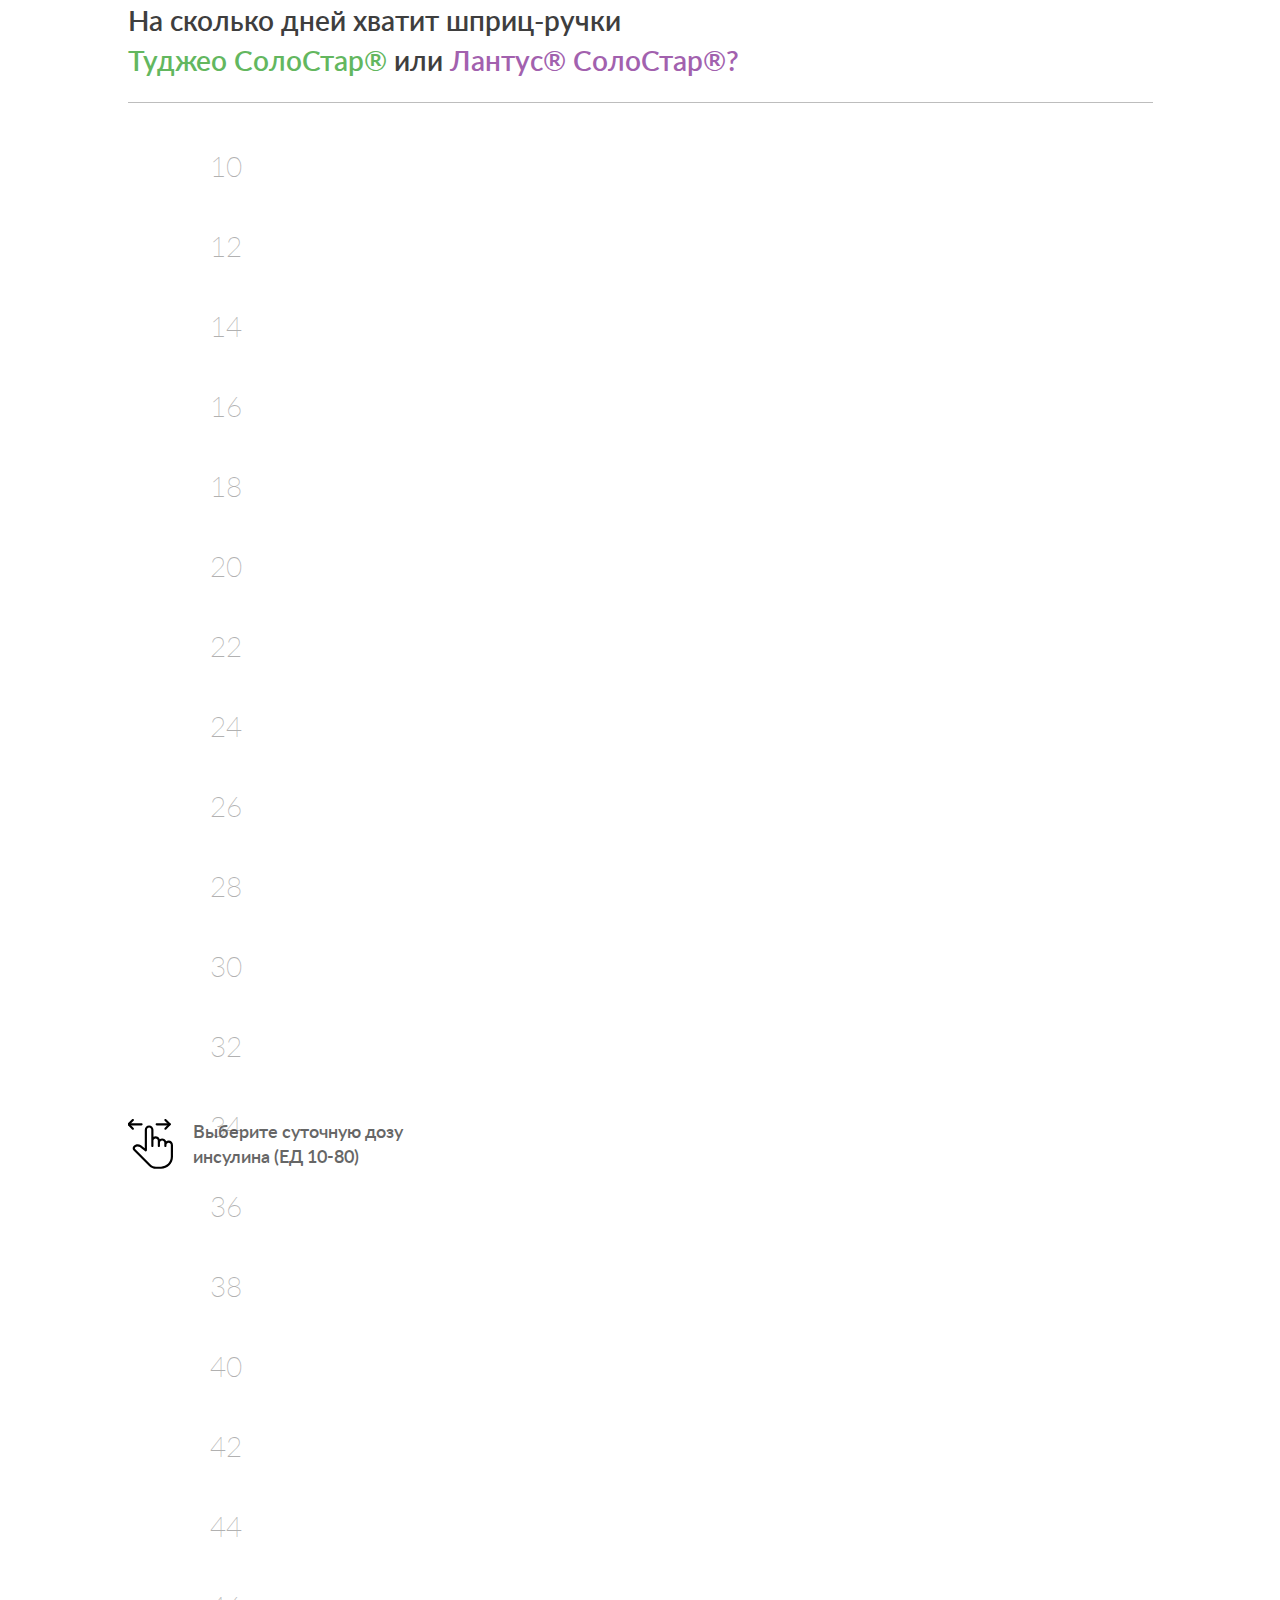
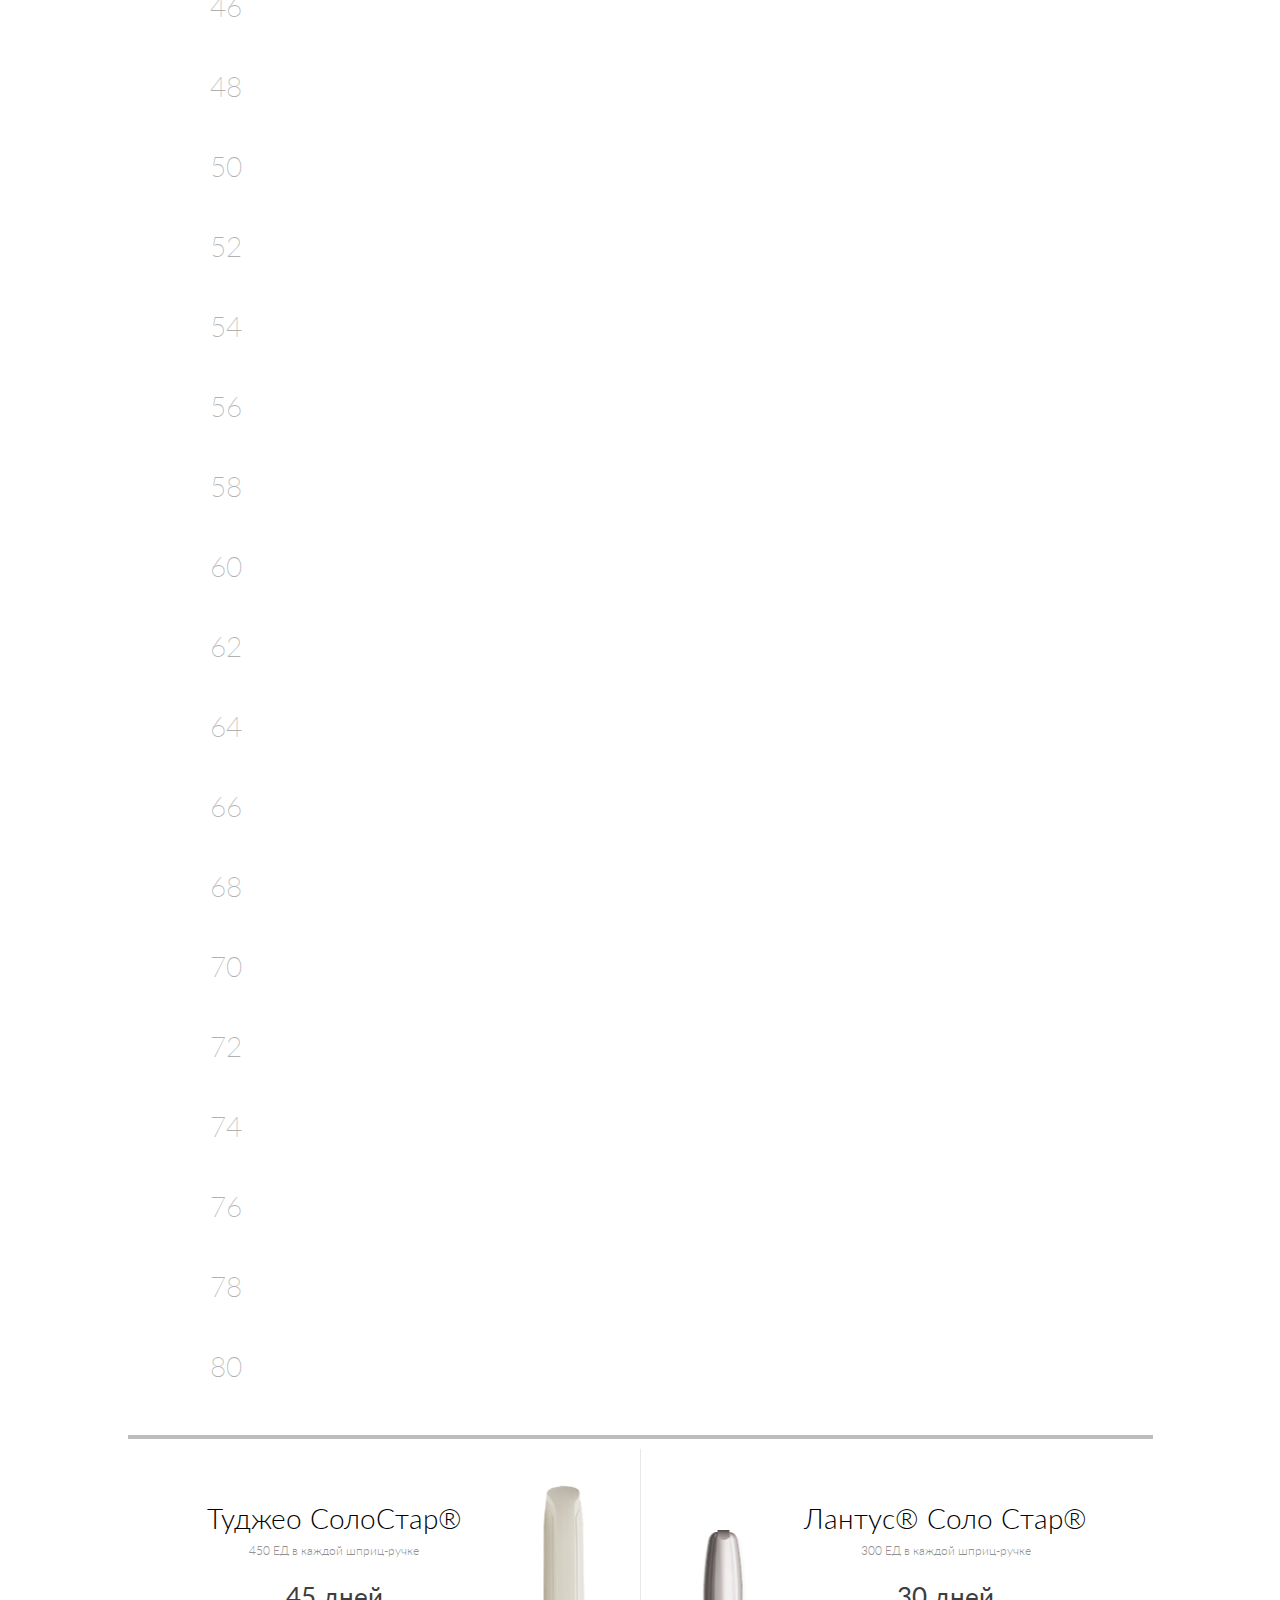
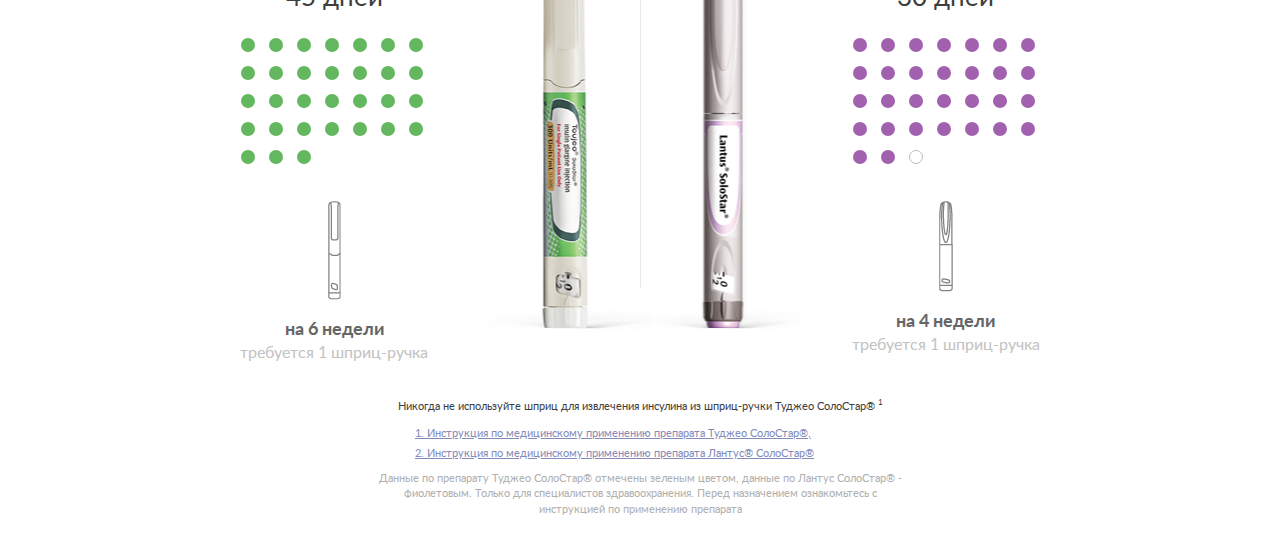
==== dev/index.html @ 43864c6a "#1" ====
<!doctype html>
<html class="no-js" lang="ru">

  <head>
    <meta charset="utf-8">
    <meta http-equiv="x-ua-compatible" content="ie=edge">
    <title>calculator</title>
    <meta content="" name="description">
    <meta content="" name="keywords">
    <meta name="viewport" content="width=device-width, initial-scale=1">
    
    <meta content="telephone=no" name="format-detection">
    <!-- This make sence for mobile browsers. It means, that content has been optimized for mobile browsers -->
    <meta name="HandheldFriendly" content="true">
    <link href="static/css/separate-css/slider.css" rel="stylesheet" type="text/css">
    <link href="static/css/separate-css/slick-theme.css" rel="stylesheet" type="text/css">
    <link href="static/css/separate-css/slick.css" rel="stylesheet" type="text/css">
    
    
    <!--[if (gt IE 9)|!(IE)]><!--><link href="static/css/main.css" rel="stylesheet" type="text/css"><!--<![endif]-->
    
    
    <link rel="icon" type="image/x-icon" href="favicon.ico">
    <script>
        (function(H){H.className=H.className.replace(/\bno-js\b/,'js')})(document.documentElement)
    </script>
    
  </head>

  <body class="page">
    

    <section class="solo-page">
      <header class="solo-header">
        <h2 class="title__solo">На сколько дней хватит шприц-ручки <br> <span class="c-green">Туджео СолоСтар® </span>или <span class="c-fiolet">Лантус® СолоСтар®?</span></h2>
      </header>

      <div class="calculator">
        <div class="calculator__dose">
          <div class="slider-ui">
            <div class="slider-ui__container">
              <div class="slider-ui__text">
                <div class="slider-ui__pic">
                  <svg class="slider-ui__img" viewBox="0 0 45 51" version="1.1" xmlns="http://www.w3.org/2000/svg" xmlns:xlink="http://www.w3.org/1999/xlink">
                    <g id="swiper"  transform="translate(5389.8 25)">
                      <g id="swipe">
                        <g id="Vector">
                          <use xlink:href="#path0_fill" transform="translate(-5362.17 -19.747)"/>
                        </g>
                        <g id="Vector">
                          <use xlink:href="#path1_fill" transform="translate(-5353.5 -24.0828)"/>
                        </g>
                        <g id="Vector">
                          <use xlink:href="#path2_fill" transform="translate(-5390.37 -19.747)"/>
                        </g>
                        <g id="Vector">
                          <use xlink:href="#path3_fill" transform="translate(-5390.37 -24.0829)"/>
                        </g>
                        <g id="Vector">
                          <use xlink:href="#path4_fill" transform="translate(-5385.13 -17.5783)"/>
                        </g>
                      </g>
                    </g>
                    <defs>
                      <path id="path0_fill" d="M 14.0968 9.92764e-08L 1.0844 9.92764e-08C 0.485829 9.92764e-08 1.09204e-06 0.485829 1.09204e-06 1.0844C 1.09204e-06 1.68297 0.485829 2.16879 1.0844 2.16879L 14.0968 2.16879C 14.6953 2.16879 15.1812 1.68297 15.1812 1.0844C 15.1812 0.485829 14.6953 9.92764e-08 14.0968 9.92764e-08Z"/>
                      <path id="path1_fill" d="M 6.19012 4.65466L 1.85264 0.317176C 1.42973 -0.105725 0.742213 -0.105725 0.319312 0.317176C -0.10359 0.740078 -0.10359 1.4276 0.319312 1.8505L 3.88907 5.42026L 0.317177 8.99215C -0.105724 9.41505 -0.105724 10.1026 0.317177 10.5255C 0.529746 10.7358 0.807276 10.8421 1.08491 10.8421C 1.36254 10.8421 1.64007 10.7359 1.85264 10.5255L 6.19012 6.18799C 6.61302 5.76498 6.61302 5.07756 6.19012 4.65466Z"/>
                      <path id="path2_fill" d="M 14.0968 9.92764e-08L 1.0844 9.92764e-08C 0.485829 9.92764e-08 -8.99692e-08 0.485829 -8.99692e-08 1.0844C -8.99692e-08 1.68297 0.485829 2.16879 1.0844 2.16879L 14.0968 2.16879C 14.6953 2.16879 15.1812 1.68297 15.1812 1.0844C 15.1812 0.485829 14.6953 9.92764e-08 14.0968 9.92764e-08Z"/>
                      <path id="path3_fill" d="M 2.61813 5.42026L 6.18788 1.8505C 6.61079 1.4276 6.61079 0.740078 6.18788 0.317176C 5.76498 -0.105725 5.07746 -0.105725 4.65456 0.317176L 0.317176 4.65476C -0.105725 5.07767 -0.105725 5.76519 0.317176 6.18809L 4.65466 10.5256C 4.86723 10.7359 5.14476 10.8422 5.42239 10.8422C 5.70002 10.8422 5.97755 10.736 6.18799 10.5234C 6.61089 10.1005 6.61089 9.41302 6.18799 8.99012L 2.61813 5.42026Z"/>
                      <path id="path4_fill" d="M 35.9699 15.1811C 35.0786 15.1811 34.2479 15.4522 33.5583 15.9141C 32.9641 14.2269 31.3527 13.0124 29.4637 13.0124C 28.5724 13.0124 27.7417 13.2835 27.0521 13.7454C 26.4579 12.0582 24.8465 10.8437 22.9576 10.8437C 22.1682 10.8437 21.4265 11.0562 20.7889 11.4271L 20.7889 4.33749C 20.7889 1.94535 18.8435 1.17891e-07 16.4514 1.17891e-07C 14.0592 1.17891e-07 12.1139 1.94535 12.1139 4.33749L 12.1139 22.7716L 8.34468 19.9458C 6.11093 18.2694 2.93154 18.4928 0.951529 20.4707C -0.317176 21.7394 -0.317176 23.8018 0.951529 25.0705L 16.3951 40.5162C 18.2384 42.3596 20.6913 43.3746 23.2981 43.3746L 28.3794 43.3746C 34.9551 43.3746 40.3074 38.0243 40.3074 31.4466L 40.3074 19.5185C 40.3074 17.1264 38.3621 15.1811 35.9699 15.1811ZM 38.1387 31.4465C 38.1387 36.8271 33.7601 41.2058 28.3794 41.2058L 23.2981 41.2058C 21.2682 41.2058 19.3619 40.4164 17.9284 38.9828L 2.48485 23.5372C 2.06195 23.1143 2.06195 22.4268 2.48485 22.0039C 3.15712 21.3338 4.05498 20.9889 4.9572 20.9889C 5.69026 20.9889 6.4276 21.2166 7.04568 21.6807L 12.5478 25.8078C 12.8775 26.055 13.3199 26.0919 13.6842 25.9097C 14.0507 25.7254 14.2828 25.3502 14.2828 24.9403L 14.2828 4.33749C 14.2828 3.14248 15.2543 2.16879 16.4515 2.16879C 17.6486 2.16879 18.6202 3.14259 18.6202 4.33749L 18.6202 20.6029C 18.6202 21.2015 19.106 21.6873 19.7046 21.6873C 20.3031 21.6873 20.789 21.2015 20.789 20.6029L 20.789 15.1812C 20.789 13.9861 21.7605 13.0125 22.9577 13.0125C 24.1548 13.0125 25.1264 13.9863 25.1264 15.1812L 25.1264 20.6029C 25.1264 21.2015 25.6122 21.6873 26.2107 21.6873C 26.8093 21.6873 27.2951 21.2015 27.2951 20.6029L 27.2951 17.3498C 27.2951 16.1548 28.2667 15.1812 29.4638 15.1812C 30.661 15.1812 31.6325 16.1549 31.6325 17.3498L 31.6325 20.6029C 31.6325 21.2015 32.1184 21.6873 32.7169 21.6873C 33.3155 21.6873 33.8013 21.2015 33.8013 20.6029L 33.8013 19.5185C 33.8013 18.3235 34.7729 17.3498 35.97 17.3498C 37.1672 17.3498 38.1387 18.3236 38.1387 19.5185L 38.1387 31.4465Z"/>
                    </defs>
                  </svg>
                </div>
                <p class="slider-ui__desc">Выберите суточную дозу инсулина (ЕД 10-80) </p>
              </div>
              <div class="slick">
                <div class="slick__item">10</div>
                <div class="slick__item">12</div>
                <div class="slick__item">14</div>
                <div class="slick__item">16</div>
                <div class="slick__item">18</div>
                <div class="slick__item">20</div>
                <div class="slick__item">22</div>
                <div class="slick__item">24</div>
                <div class="slick__item">26</div>
                <div class="slick__item">28</div>
                <div class="slick__item">30</div>
                <div class="slick__item">32</div>
                <div class="slick__item">34</div>
                <div class="slick__item">36</div>
                <div class="slick__item">38</div>
                <div class="slick__item">40</div>
                <div class="slick__item">42</div>
                <div class="slick__item">44</div>
                <div class="slick__item">46</div>
                <div class="slick__item">48</div>
                <div class="slick__item">50</div>
                <div class="slick__item">52</div>
                <div class="slick__item">54</div>
                <div class="slick__item">56</div>
                <div class="slick__item">58</div>
                <div class="slick__item">60</div>
                <div class="slick__item">62</div>
                <div class="slick__item">64</div>
                <div class="slick__item">66</div>
                <div class="slick__item">68</div>
                <div class="slick__item">70</div>
                <div class="slick__item">72</div>
                <div class="slick__item">74</div>
                <div class="slick__item">76</div>
                <div class="slick__item">78</div>
                <div class="slick__item">80</div>
              </div>
            </div>

            <!-- slider -->
            <div class="slider-ui__range">
              <div class="slider-ui__dragger ui-slider-handle">
                <div class="slider-ui__dragger_dots"></div>
              </div>
            </div>
            <!--  -->
          </div>
        </div>
        <div class="calculator__pens">
          <div class="pen">
            <div class="pen__container">
              <h3 class="pen__title">
                Туджео СолоСтар®
                <small>450 ЕД в каждой шприц-ручке</small>
              </h3>
              <div class="days">
                <h3 class="days__title"><span class="toujeo_day_num">45</span> дней</h3>
                <ul class="days__list">
                  <li class="days__item"><button class="days__btn days_toujeo is-active"></button></li>
                  <li class="days__item"><button class="days__btn days_toujeo is-active"></button></li>
                  <li class="days__item"><button class="days__btn days_toujeo is-active"></button></li>
                  <li class="days__item"><button class="days__btn days_toujeo is-active"></button></li>
                  <li class="days__item"><button class="days__btn days_toujeo is-active"></button></li>
                  <li class="days__item"><button class="days__btn days_toujeo is-active"></button></li>
                  <li class="days__item"><button class="days__btn days_toujeo is-active"></button></li>
                  <li class="days__item"><button class="days__btn days_toujeo is-active"></button></li>
                  <li class="days__item"><button class="days__btn days_toujeo is-active"></button></li>
                  <li class="days__item"><button class="days__btn days_toujeo is-active"></button></li>
                  <li class="days__item"><button class="days__btn days_toujeo is-active"></button></li>
                  <li class="days__item"><button class="days__btn days_toujeo is-active"></button></li>
                  <li class="days__item"><button class="days__btn days_toujeo is-active"></button></li>
                  <li class="days__item"><button class="days__btn days_toujeo is-active"></button></li>
                  <li class="days__item"><button class="days__btn days_toujeo is-active"></button></li>
                  <li class="days__item"><button class="days__btn days_toujeo is-active"></button></li>
                  <li class="days__item"><button class="days__btn days_toujeo is-active"></button></li>
                  <li class="days__item"><button class="days__btn days_toujeo is-active"></button></li>
                  <li class="days__item"><button class="days__btn days_toujeo is-active"></button></li>
                  <li class="days__item"><button class="days__btn days_toujeo is-active"></button></li>
                  <li class="days__item"><button class="days__btn days_toujeo is-active"></button></li>
                  <li class="days__item"><button class="days__btn days_toujeo is-active"></button></li>
                  <li class="days__item"><button class="days__btn days_toujeo is-active"></button></li>
                  <li class="days__item"><button class="days__btn days_toujeo is-active"></button></li>
                  <li class="days__item"><button class="days__btn days_toujeo is-active"></button></li>
                  <li class="days__item"><button class="days__btn days_toujeo is-active"></button></li>
                  <li class="days__item"><button class="days__btn days_toujeo is-active"></button></li>
                  <li class="days__item"><button class="days__btn days_toujeo is-active"></button></li>
                  <li class="days__item"><button class="days__btn days_toujeo is-active"></button></li>
                  <li class="days__item"><button class="days__btn days_toujeo is-active"></button></li>
                  <li class="days__item"><button class="days__btn days_toujeo is-active"></button></li>
                </ul>
                <div class="pen__box">
                  <img src="static/img/content/pen.png" alt="image" class="pen__item toujeo_pen">
                  <img src="static/img/content/pen.png" alt="image" class="pen__item toujeo_pen is-hidden">
                  <img src="static/img/content/pen.png" alt="image" class="pen__item toujeo_pen is-hidden">
                  <img src="static/img/content/pen.png" alt="image" class="pen__item toujeo_pen is-hidden">
                  <img src="static/img/content/pen.png" alt="image" class="pen__item toujeo_pen is-hidden">
                  <div class="resault">
                    <p class="resault__week">на <span class="resault__week_num toujeo_week_num">6</span> недели </p>
                    <p class="resault__desc">требуется <span class="resault__pen toujeo_pen_num">1</span> шприц-ручка</p>
                  </div>
                </div>
              </div>
            </div>
            <div class="pen__pic">
              <img src="static/img/content/toujeo.png" alt="solo star " class="pen__img">
            </div>
          </div>
          <div class="pen pen_right">
            <div class="pen__container">
              <h3 class="pen__title">
                Лантус® Соло Стар®
                <small>300 ЕД в каждой шприц-ручке</small>
              </h3>
              <div class="days lantus_days">
                <h3 class="days__title"><span class="lantus_days_num">30</span> дней</h3>
                <ul class="days__list">
                  <li class="days__item"><button class="days__btn days_lantus is-active"></button></li>
                  <li class="days__item"><button class="days__btn days_lantus is-active"></button></li>
                  <li class="days__item"><button class="days__btn days_lantus is-active"></button></li>
                  <li class="days__item"><button class="days__btn days_lantus is-active"></button></li>
                  <li class="days__item"><button class="days__btn days_lantus is-active"></button></li>
                  <li class="days__item"><button class="days__btn days_lantus is-active"></button></li>
                  <li class="days__item"><button class="days__btn days_lantus is-active"></button></li>
                  <li class="days__item"><button class="days__btn days_lantus is-active"></button></li>
                  <li class="days__item"><button class="days__btn days_lantus is-active"></button></li>
                  <li class="days__item"><button class="days__btn days_lantus is-active"></button></li>
                  <li class="days__item"><button class="days__btn days_lantus is-active"></button></li>
                  <li class="days__item"><button class="days__btn days_lantus is-active"></button></li>
                  <li class="days__item"><button class="days__btn days_lantus is-active"></button></li>
                  <li class="days__item"><button class="days__btn days_lantus is-active"></button></li>
                  <li class="days__item"><button class="days__btn days_lantus is-active"></button></li>
                  <li class="days__item"><button class="days__btn days_lantus is-active"></button></li>
                  <li class="days__item"><button class="days__btn days_lantus is-active"></button></li>
                  <li class="days__item"><button class="days__btn days_lantus is-active"></button></li>
                  <li class="days__item"><button class="days__btn days_lantus is-active"></button></li>
                  <li class="days__item"><button class="days__btn days_lantus is-active"></button></li>
                  <li class="days__item"><button class="days__btn days_lantus is-active"></button></li>
                  <li class="days__item"><button class="days__btn days_lantus is-active"></button></li>
                  <li class="days__item"><button class="days__btn days_lantus is-active"></button></li>
                  <li class="days__item"><button class="days__btn days_lantus is-active"></button></li>
                  <li class="days__item"><button class="days__btn days_lantus is-active"></button></li>
                  <li class="days__item"><button class="days__btn days_lantus is-active"></button></li>
                  <li class="days__item"><button class="days__btn days_lantus is-active"></button></li>
                  <li class="days__item"><button class="days__btn days_lantus is-active"></button></li>
                  <li class="days__item"><button class="days__btn days_lantus is-active"></button></li>
                  <li class="days__item"><button class="days__btn days_lantus is-active"></button></li>
                  <li class="days__item"><button class="days__btn days_lantus"></button></li>
                </ul>
                <div class="pen__box">
                  <img src="static/img/content/pen2.png" alt="image" class="pen__item lantus_pen">
                  <img src="static/img/content/pen2.png" alt="image" class="pen__item lantus_pen is-hidden">
                  <img src="static/img/content/pen2.png" alt="image" class="pen__item lantus_pen is-hidden">
                  <img src="static/img/content/pen2.png" alt="image" class="pen__item lantus_pen is-hidden">
                  <img src="static/img/content/pen2.png" alt="image" class="pen__item lantus_pen is-hidden">
                  <img src="static/img/content/pen2.png" alt="image" class="pen__item lantus_pen is-hidden">
                  <img src="static/img/content/pen2.png" alt="image" class="pen__item lantus_pen is-hidden">
                  <img src="static/img/content/pen2.png" alt="image" class="pen__item lantus_pen is-hidden">
                  <div class="resault">
                    <p class="resault__week">на <span class="resault__week_num lantus_week_num">4 </span> недели </p>
                    <p class="resault__desc">требуется <span class="resault__pen lantus_pen_num">1</span> шприц-ручка</p>
                  </div>
                </div>
              </div>
            </div>
            <div class="pen__pic">
              <img src="static/img/content/lantus.png" alt="solo star " class="pen__img">
            </div>
          </div>
        </div>
      </div>

      <footer class="solo-footer">
        <p class="solo-footer_desc">Никогда не используйте шприц для извлечения инсулина из шприц-ручки Туджео СолоСтар® <sup>1</sup></p>
        <ul class="solo-footer_list">
          <li class="solo-footer_item">
            <a href="#" class="solo-footer_link">1. Инструкция по медицинскому применению препарата Туджео СолоСтар®,</a>
          </li>
          <li class="solo-footer_item">
            <a href="#" class="solo-footer_link">2. Инструкция по медицинскому применению препарата Лантус® СолоСтар®</a>
          </li>
        </ul>
        <p class="solo-footer_desc c-gray">Данные по препарату Туджео СолоСтар® отмечены зеленым цветом, данные по Лантус СолоСтар® - фиолетовым. Только для специалистов здравоохранения. Перед назначением ознакомьтесь с инструкцией по применению препарата </p>

      </footer>


    </section>


    
    

    <!-- Main scripts. You can replace it, but I recommend you to leave it here     -->
    <script src="/static/js/main.js"></script>
  </body>

</html>
---- dev/static/css/separate-css/slider.css ----
/*!
 * jQuery UI Slider 1.12.1
 * http://jqueryui.com
 *
 * Copyright jQuery Foundation and other contributors
 * Released under the MIT license.
 * http://jquery.org/license
 *
 * http://api.jqueryui.com/slider/#theming
 */
.ui-slider {
	position: relative;
	text-align: left;
}
.ui-slider .ui-slider-handle {
	position: absolute;
	z-index: 2;
	width: 1.2em;
	height: 1.2em;
	cursor: default;
	-ms-touch-action: none;
	touch-action: none;
}
.ui-slider .ui-slider-range {
	position: absolute;
	z-index: 1;
	font-size: .7em;
	display: block;
	border: 0;
	background-position: 0 0;
}

/* support: IE8 - See #6727 */
.ui-slider.ui-state-disabled .ui-slider-handle,
.ui-slider.ui-state-disabled .ui-slider-range {
	filter: inherit;
}

.ui-slider-horizontal {
	height: .8em;
}
.ui-slider-horizontal .ui-slider-handle {
	top: -.3em;
	margin-left: -.6em;
}
.ui-slider-horizontal .ui-slider-range {
	top: 0;
	height: 100%;
}
.ui-slider-horizontal .ui-slider-range-min {
	left: 0;
}
.ui-slider-horizontal .ui-slider-range-max {
	right: 0;
}

.ui-slider-vertical {
	width: .8em;
	height: 100px;
}
.ui-slider-vertical .ui-slider-handle {
	left: -.3em;
	margin-left: 0;
	margin-bottom: -.6em;
}
.ui-slider-vertical .ui-slider-range {
	left: 0;
	width: 100%;
}
.ui-slider-vertical .ui-slider-range-min {
	bottom: 0;
}
.ui-slider-vertical .ui-slider-range-max {
	top: 0;
}
---- dev/static/css/main.css ----
/*! normalize.css v3.0.3 | MIT License | github.com/necolas/normalize.css */
/**
 * 1. Set default font family to sans-serif.
 * 2. Prevent iOS and IE text size adjust after device orientation change,
 *    without disabling user zoom.
 */
html {
  font-family: sans-serif;
  /* 1 */
  -ms-text-size-adjust: 100%;
  /* 2 */
  -webkit-text-size-adjust: 100%;
  /* 2 */
}

/**
 * Remove default margin.
 */
body {
  margin: 0;
}

/* HTML5 display definitions
   ========================================================================== */
/**
 * Correct `block` display not defined for any HTML5 element in IE 8/9.
 * Correct `block` display not defined for `details` or `summary` in IE 10/11
 * and Firefox.
 * Correct `block` display not defined for `main` in IE 11.
 */
article,
aside,
details,
figcaption,
figure,
footer,
header,
main,
menu,
nav,
section,
summary {
  display: block;
}

/**
 * 1. Correct `inline-block` display not defined in IE 8/9.
 * 2. Normalize vertical alignment of `progress` in Chrome, Firefox, and Opera.
 */
audio,
canvas,
progress,
video {
  display: inline-block;
  /* 1 */
  vertical-align: baseline;
  /* 2 */
}

/**
 * Prevent modern browsers from displaying `audio` without controls.
 * Remove excess height in iOS 5 devices.
 */
audio:not([controls]) {
  display: none;
  height: 0;
}

/**
 * Address `[hidden]` styling not present in IE 8/9/10.
 * Hide the `template` element in IE 8/9/10/11, Safari, and Firefox < 22.
 */
[hidden],
template {
  display: none;
}

/* Links
   ========================================================================== */
/**
 * Remove the gray background color from active links in IE 10.
 */
a {
  background-color: transparent;
}

/**
 * Improve readability of focused elements when they are also in an
 * active/hover state.
 */
a:active,
a:hover {
  outline: 0;
}

/* Text-level semantics
   ========================================================================== */
/**
 * Address styling not present in IE 8/9/10/11, Safari, and Chrome.
 */
abbr[title] {
  border-bottom: 1px dotted;
}

/**
 * Address style set to `bolder` in Firefox 4+, Safari, and Chrome.
 */
b,
strong {
  font-weight: bold;
}

/**
 * Address styling not present in Safari and Chrome.
 */
dfn {
  font-style: italic;
}

/**
 * Address styling not present in IE 8/9.
 */
mark {
  background: #ff0;
  color: #000;
}

/**
 * Prevent `sub` and `sup` affecting `line-height` in all browsers.
 */
sub,
sup {
  font-size: 75%;
  line-height: 0;
  position: relative;
  vertical-align: baseline;
}

sup {
  top: -0.5em;
}

sub {
  bottom: -0.25em;
}

/* Embedded content
   ========================================================================== */
/**
 * Remove border when inside `a` element in IE 8/9/10.
 */
img {
  border: 0;
}

/**
 * Correct overflow not hidden in IE 9/10/11.
 */
svg:not(:root) {
  overflow: hidden;
}

/* Grouping content
   ========================================================================== */
/**
 * Remove margin
 */
figure {
  margin: 0;
}

/**
 * Address differences between Firefox and other browsers.
 */
hr {
  box-sizing: content-box;
  height: 0;
}

/**
 * Contain overflow in all browsers.
 */
pre {
  overflow: auto;
}

/**
 * Address odd `em`-unit font size rendering in all browsers.
 */
code,
kbd,
pre,
samp {
  font-family: monospace, monospace;
  font-size: 1em;
}

/* Forms
   ========================================================================== */
/**
 * Known limitation: by default, Chrome and Safari on OS X allow very limited
 * styling of `select`, unless a `border` property is set.
 */
/**
 * 1. Correct color not being inherited.
 *    Known issue: affects color of disabled elements.
 * 2. Correct font properties not being inherited.
 * 3. Address margins set differently in Firefox 4+, Safari, and Chrome.
 */
button,
input,
optgroup,
select,
textarea {
  color: inherit;
  /* 1 */
  font: inherit;
  /* 2 */
  margin: 0;
  /* 3 */
}

fieldset {
  margin: 0;
  padding: 0;
  border: 0;
  outline: 0;
  font-size: 100%;
  vertical-align: baseline;
  background: transparent;
}

/**
 * Address `overflow` set to `hidden` in IE 8/9/10/11.
 */
button {
  overflow: visible;
}

/**
 * Address inconsistent `text-transform` inheritance for `button` and `select`.
 * All other form control elements do not inherit `text-transform` values.
 * Correct `button` style inheritance in Firefox, IE 8/9/10/11, and Opera.
 * Correct `select` style inheritance in Firefox.
 */
button,
select {
  text-transform: none;
}

/**
 * 1. Avoid the WebKit bug in Android 4.0.* where (2) destroys native `audio`
 *    and `video` controls.
 * 2. Correct inability to style clickable `input` types in iOS.
 * 3. Improve usability and consistency of cursor style between image-type
 *    `input` and others.
 */
button,
html input[type="button"],
input[type="reset"],
input[type="submit"] {
  -webkit-appearance: button;
  /* 2 */
  cursor: pointer;
  /* 3 */
}

/**
 * Re-set default cursor for disabled elements.
 */
button[disabled],
html input[disabled] {
  cursor: default;
}

/**
 * Remove inner padding and border in Firefox 4+.
 */
button::-moz-focus-inner,
input::-moz-focus-inner {
  border: 0;
  padding: 0;
}

/**
 * Address Firefox 4+ setting `line-height` on `input` using `!important` in
 * the UA stylesheet.
 */
input {
  line-height: normal;
}

/**
 * It's recommended that you don't attempt to style these elements.
 * Firefox's implementation doesn't respect box-sizing, padding, or width.
 *
 * 1. Address box sizing set to `content-box` in IE 8/9/10.
 * 2. Remove excess padding in IE 8/9/10.
 */
input[type="checkbox"],
input[type="radio"] {
  box-sizing: border-box;
  /* 1 */
  padding: 0;
  /* 2 */
}

/**
 * Fix the cursor style for Chrome's increment/decrement buttons. For certain
 * `font-size` values of the `input`, it causes the cursor style of the
 * decrement button to change from `default` to `text`.
 */
input[type="number"]::-webkit-inner-spin-button,
input[type="number"]::-webkit-outer-spin-button {
  height: auto;
}

/**
 * 1. Address `appearance` set to `searchfield` in Safari and Chrome.
 * 2. Address `box-sizing` set to `border-box` in Safari and Chrome
 *    (include `-moz` to future-proof).
 */
input[type="search"] {
  -webkit-appearance: textfield;
  /* 1 */
  /* 2 */
  box-sizing: content-box;
}

/**
 * Remove inner padding and search cancel button in Safari and Chrome on OS X.
 * Safari (but not Chrome) clips the cancel button when the search input has
 * padding (and `textfield` appearance).
 */
input[type="search"]::-webkit-search-cancel-button,
input[type="search"]::-webkit-search-decoration {
  -webkit-appearance: none;
}

/**
 * 1. Correct `color` not being inherited in IE 8/9/10/11.
 * 2. Remove padding so people aren't caught out if they zero out fieldsets.
 */
legend {
  border: 0;
  /* 1 */
  padding: 0;
  /* 2 */
}

/**
 * Remove default vertical scrollbar in IE 8/9/10/11.
 */
textarea {
  overflow: auto;
}

/**
 * Don't inherit the `font-weight` (applied by a rule above).
 * NOTE: the default cannot safely be changed in Chrome and Safari on OS X.
 */
optgroup {
  font-weight: bold;
}

/* Tables
   ========================================================================== */
/**
 * Remove most spacing between table cells.
 */
table {
  border-collapse: collapse;
  border-spacing: 0;
}

td,
th {
  padding: 0;
}

/* Blockquote
   ========================================================================== */
blockquote {
  margin: 0;
}

/* Your custom fonts here */
@font-face {
  font-family: "lato-bold-webfont";
  src: url("../fonts/lato-bold-webfont.woff2") format("woff2"), url("../fonts/lato-bold-webfont.woff") format("woff");
  font-weight: normal;
  font-style: normal;
}

@font-face {
  font-family: "lato-medium-webfont";
  src: url("../fonts/lato-medium-webfont.woff2") format("woff2"), url("../fonts/lato-medium-webfont.woff") format("woff");
  font-weight: normal;
  font-style: normal;
}

@font-face {
  font-family: "lato-regular-webfont";
  src: url("../fonts/lato-regular-webfont.woff2") format("woff2"), url("../fonts/lato-regular-webfont.woff") format("woff");
  font-weight: normal;
  font-style: normal;
}

@font-face {
  font-family: "lato-semibold-webfont";
  src: url("../fonts/lato-semibold-webfont.woff2") format("woff2"), url("../fonts/lato-semibold-webfont.woff") format("woff");
  font-weight: normal;
  font-style: normal;
}

@font-face {
  font-family: "lato-light";
  src: url("../fonts/lato-light.woff2") format("woff2"), url("../fonts/lato-light.woff") format("woff");
  font-weight: normal;
  font-style: normal;
}

@font-face {
  font-family: "lato-thin";
  src: url("../fonts/lato-thin.woff2") format("woff2"), url("../fonts/lato-thin.woff") format("woff");
  font-weight: normal;
  font-style: normal;
}

html ::-moz-selection {
  background: rgba(0, 0, 0, 0.2);
  color: #fff;
}

html ::selection {
  background: rgba(0, 0, 0, 0.2);
  color: #fff;
}

html ::-moz-selection {
  background: rgba(0, 0, 0, 0.2);
  color: #fff;
}

html, body {
  height: 100%;
}

body {
  color: #3E3E3E;
  font-family: 'lato-regular-webfont', Arial, sans-serif;
}

* {
  box-sizing: border-box;
}

*:after, *:before {
  box-sizing: inherit;
}

a {
  text-decoration: none;
  outline: none;
}

h1, h2, h3, h4, h5, h6 {
  margin: 0 0 .8em;
  font-weight: normal;
  line-height: 1.1;
}

h1 {
  font-size: 2em;
}

h2 {
  font-size: 1.8em;
}

h3 {
  font-size: 1.6em;
}

h4 {
  font-size: 1.5em;
}

h5 {
  font-size: 1.4em;
}

h6 {
  font-size: 1.3em;
}

b, strong {
  font-weight: normal;
}

p {
  margin: 0;
}

.solo-page {
  width: 94%;
  max-width: 1025px;
  margin: 0 auto;
}

.solo-header {
  border-bottom: 1px solid #BDBDBD;
}

@media only screen and (max-width: 450px) {
  .solo-header {
    padding: 0 10px;
  }
}

.solo-footer {
  width: 94%;
  max-width: 530px;
  margin: 0 auto;
  padding-bottom: 20px;
  text-align: center;
}

.solo-footer_desc {
  font-size: 11px;
  line-height: 1.4;
  color: #3E3E3E;
  font-family: 'lato-regular-webfont', Arial, sans-serif;
}

.solo-footer_list {
  font-size: 0;
  margin: 12px 0 10px;
}

.solo-footer_item {
  display: block;
  text-align: left;
  margin-bottom: 5px;
}

.solo-footer_link {
  display: block;
  font-size: 11px;
  text-decoration: underline;
  color: #848BB8;
  font-family: 'lato-regular-webfont', Arial, sans-serif;
}

.solo-footer_link:hover {
  text-decoration: none;
}

.title__solo {
  font-size: 28px;
  line-height: 1.42;
  color: #3E3E3E;
  font-family: 'lato-semibold-webfont', Arial, sans-serif;
}

.calculator__dose {
  position: relative;
  padding: 24px 0 0;
}

.calculator__pens {
  display: -webkit-box;
  display: -ms-flexbox;
  display: flex;
  -webkit-box-pack: justify;
      -ms-flex-pack: justify;
          justify-content: space-between;
}

@media only screen and (max-width: 800px) {
  .calculator__pens {
    -ms-flex-wrap: wrap;
        flex-wrap: wrap;
  }
}

.slider-ui {
  border-bottom: 4px solid #BDBDBD;
}

.slider-ui__container {
  position: relative;
  padding-bottom: 24px;
}

.slider-ui__text {
  position: absolute;
  top: 35%;
  left: 0;
  width: 300px;
  display: -webkit-box;
  display: -ms-flexbox;
  display: flex;
  padding: 10px 0;
  -webkit-box-flex: 0;
      -ms-flex: 0 1 28%;
          flex: 0 1 28%;
  -webkit-transform: translateY(-50%);
          transform: translateY(-50%);
}

@media only screen and (max-width: 750px) {
  .slider-ui__text {
    width: auto;
    display: -webkit-box;
    display: -ms-flexbox;
    display: flex;
    -webkit-box-align: center;
        -ms-flex-align: center;
            align-items: center;
    position: relative;
    top: 0;
    -webkit-transform: translateY(0);
            transform: translateY(0);
  }
}

@media only screen and (max-width: 450px) {
  .slider-ui__text {
    margin: 0 10px;
  }
}

.slider-ui__text.is-changed {
  top: -20px;
  left: 0;
  -webkit-transform: translateY(0);
          transform: translateY(0);
}

@media only screen and (max-width: 750px) {
  .slider-ui__text.is-changed {
    top: 0;
  }
}

.slider-ui__pic {
  position: relative;
  display: inline-block;
  vertical-align: top;
  margin-right: 20px;
  min-width: 45px;
  width: 45px;
  height: 49px;
}

.slider-ui__desc {
  font-size: 18px;
  color: #666;
  font-family: 'lato-semibold-webfont', Arial, sans-serif;
}

.slider-ui__num {
  width: 100%;
  font-size: 20px;
  color: #000;
  font-family: 'lato-bold-webfont', Arial, sans-serif;
}

.slider-ui__range {
  position: absolute;
  bottom: 0;
  left: 0;
  width: calc(100% - 46px);
  margin-left: 10px;
  -webkit-transform: translateY(4px);
          transform: translateY(4px);
  position: relative;
  height: 4px;
  background-color: #BDBDBD;
}

.pen {
  position: relative;
  display: -webkit-box;
  display: -ms-flexbox;
  display: flex;
  -webkit-box-orient: horizontal;
  -webkit-box-direction: normal;
      -ms-flex-direction: row;
          flex-direction: row;
  width: 50%;
  margin-top: 10px;
  padding-top: 50px;
}

@media only screen and (max-width: 800px) {
  .pen {
    width: 100%;
    -webkit-box-orient: horizontal;
    -webkit-box-direction: reverse;
        -ms-flex-direction: row-reverse;
            flex-direction: row-reverse;
  }
}

.pen_right {
  -webkit-box-orient: horizontal;
  -webkit-box-direction: reverse;
      -ms-flex-direction: row-reverse;
          flex-direction: row-reverse;
}

.pen_right:before {
  content: '';
  position: absolute;
  top: 0;
  left: 0;
  width: 1px;
  height: 80%;
  background-color: #E8E8E8;
}

@media only screen and (max-width: 800px) {
  .pen_right:before {
    content: none;
  }
}

.pen_right .pen__container {
  padding: 0 10% 0 0;
}

.pen_right .days__btn.is-active {
  background-color: #A261AE;
}

.pen__container {
  width: 80%;
  min-width: calc(100% - 150px);
  padding: 0 0 0 10%;
}

@media only screen and (max-width: 800px) {
  .pen__container {
    padding: 0 10% 0 0;
  }
}

@media only screen and (max-width: 450px) {
  .pen__container {
    min-width: calc(100% - 80px);
  }
}

.pen__title {
  font-size: 28px;
  line-height: 1.4;
  text-align: center;
  color: #000;
  font-family: 'lato-light', Arial, sans-serif;
}

.pen__title small {
  display: block;
  text-align: center;
  margin-top: 5px;
  font-size: .42em;
  color: #919191;
}

.pen__box {
  text-align: center;
}

.pen__item {
  display: inline-block;
  margin: 0 10px 10px;
}

.pen__item.is-hidden {
  display: none;
}

.pen__pic {
  position: relative;
  width: 20%;
  min-width: 150px;
}

@media only screen and (max-width: 450px) {
  .pen__pic {
    width: 80px;
    min-width: 80px;
  }
}

.pen__img {
  position: absolute;
  bottom: 60px;
  left: 50%;
  -webkit-transform: translateX(-50%);
          transform: translateX(-50%);
}

.days {
  margin: 0 auto 35px;
}

.days__title {
  text-align: center;
}

.days__list {
  width: 200px;
  font-size: 0;
  margin: 0 auto;
  padding-left: 0;
  margin-bottom: 30px;
}

.days__item {
  display: inline-block;
  vertical-align: top;
  padding: 7px;
}

.days__btn {
  display: inline-block;
  vertical-align: top;
  width: 14px;
  height: 14px;
  border: none;
  margin: 0;
  padding: 0;
  background-color: transparent;
  border-radius: 100%;
  border: 1px solid #BDBDBD;
  outline: none;
}

.days__btn:focus {
  box-shadow: 0 0 2px yellow;
}

.days__btn.is-active {
  background-color: #63B75F;
  border-color: transparent;
}

.resault__week {
  font-size: 18px;
  color: #666;
  font-family: 'lato-bold-webfont', Arial, sans-serif;
}

.resault__desc {
  font-size: 16px;
  color: #C2C2C2;
  font-family: 'lato-regular-webfont', Arial, sans-serif;
}

/*-------- slick -----------------------*/
.slick {
  width: 92%;
  margin: 0 auto;
}

@media only screen and (max-width: 450px) {
  .slick {
    overflow: hidden;
  }
}

.slick-track {
  padding: 10px 0;
}

.slick-slide {
  width: 114px;
  height: 80px;
  cursor: pointer;
}

.slick-slide.before-active .slick__item {
  font-size: 48px;
  opacity: .8;
}

@media only screen and (max-width: 400px) {
  .slick-slide.before-active .slick__item {
    font-size: 30px;
  }
}

.slick-slide.slick-current {
  background-color: #A261AE;
  box-shadow: 0 0 20px rgba(169, 140, 229, 0.6);
}

.slick-slide.slick-current .slick__item {
  font-size: 64px;
  line-height: 80px;
  color: #fff;
  opacity: 1;
}

@media only screen and (max-width: 400px) {
  .slick-slide.slick-current .slick__item {
    font-size: 46px;
  }
}

.slick-slide.slick-current + .slick-slide .slick__item {
  font-size: 48px;
  opacity: .8;
}

@media only screen and (max-width: 400px) {
  .slick-slide.slick-current + .slick-slide .slick__item {
    font-size: 30px;
  }
}

.slick__item {
  font-size: 28px;
  width: 114px;
  height: 80px;
  text-align: center;
  line-height: 80px;
  font-family: 'lato-thin', Arial, sans-serif;
  font-weight: 100;
  opacity: .4;
}

/*-------- slide ui -----------------------------*/
.ui-slider .slider-ui__dragger {
  position: absolute;
  left: 0;
  top: -.6em;
  display: inline-block;
  border: none;
  width: 46px;
  height: 22px;
  background-color: #FFF;
  box-shadow: 0px 1px 0px #E3E3E3, 0px 7px 12px rgba(0, 0, 0, 0.12);
  vertical-align: top;
  border-radius: 18px;
  cursor: pointer;
  z-index: 10;
  outline: none;
}

.ui-slider .slider-ui__dragger:after {
  content: '';
  content: '';
  position: absolute;
  top: 50%;
  left: 50%;
  width: 4px;
  height: 4px;
  background-color: #BDBDBD;
  border-radius: 100%;
  -webkit-transform: translateY(-50%);
          transform: translateY(-50%);
}

.ui-slider .slider-ui__dragger:focus {
  border: 1px solid yellow;
}

.ui-slider .slider-ui__dragger_dots {
  position: absolute;
  top: 50%;
  left: 50%;
  width: 100%;
  height: 4px;
  border-radius: 100%;
  -webkit-transform: translate(-50%, -50%);
          transform: translate(-50%, -50%);
}

.ui-slider .slider-ui__dragger_dots:after, .ui-slider .slider-ui__dragger_dots:before {
  content: '';
  position: absolute;
  top: 50%;
  width: 4px;
  height: 4px;
  background-color: #BDBDBD;
  border-radius: 100%;
  -webkit-transform: translateY(-50%);
          transform: translateY(-50%);
}

.ui-slider .slider-ui__dragger_dots:after {
  left: 25%;
}

.ui-slider .slider-ui__dragger_dots:before {
  left: 75%;
}

/*-------------------------------------*/
.c-green {
  color: #63B75F;
}

.c-fiolet {
  color: #A261AE;
}

.c-gray {
  color: #B0B0B0;
}

/*# sourceMappingURL=main.css.map */
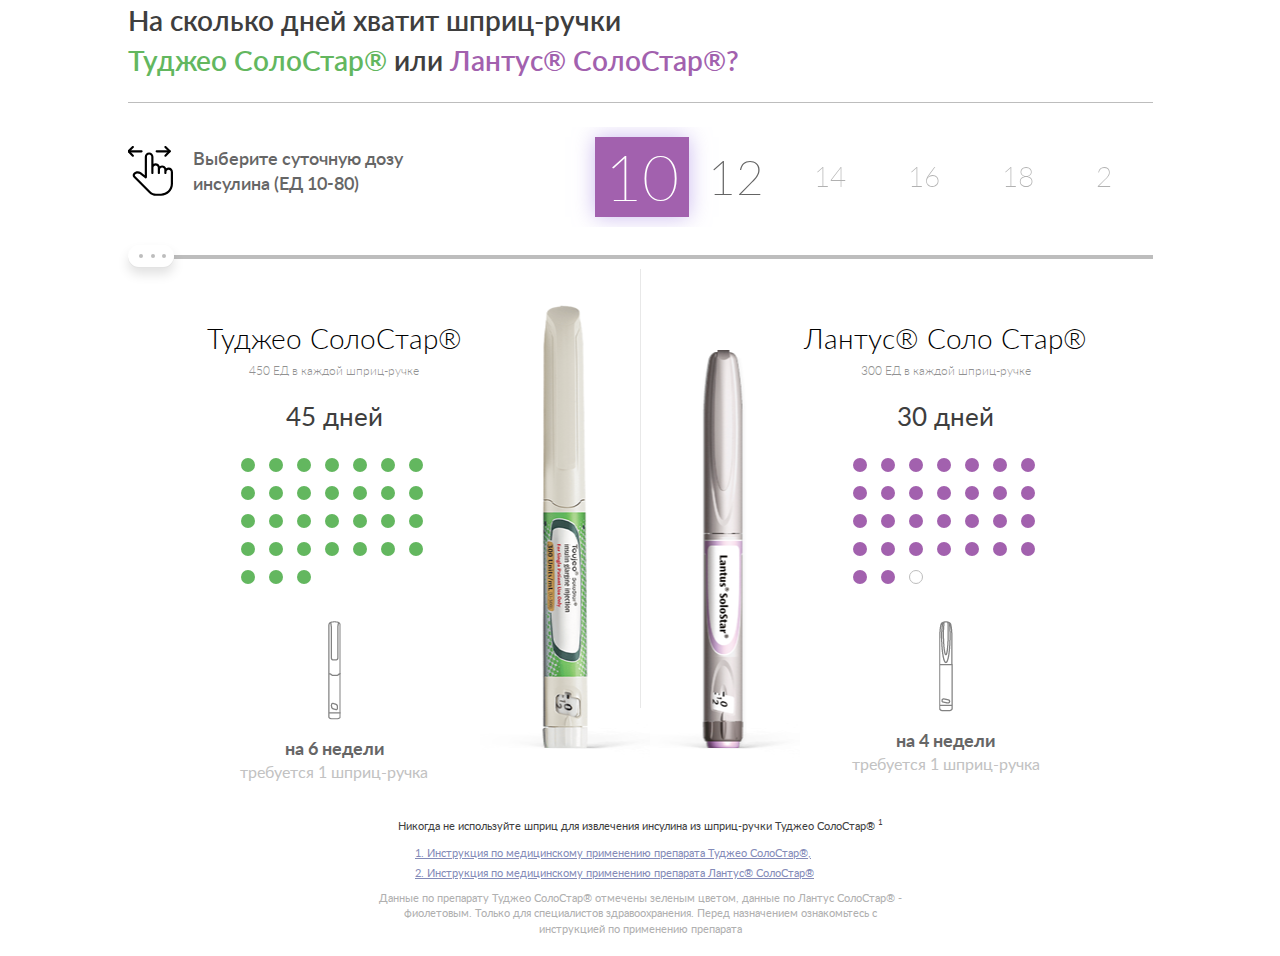
==== commit 5e21390d: "change js ways" ====
--- a/dev/index.html
+++ b/dev/index.html
@@ -261,12 +261,10 @@
 
     </section>
 
-
-    
-    
-
-    <!-- Main scripts. You can replace it, but I recommend you to leave it here     -->
-    <script src="/static/js/main.js"></script>
+<!--
+    <script src="static/js/separate-js/svg4everybody.min.js"></script>
+     -->
+    <script src="static/js/main.js"></script>
   </body>
 
 </html>